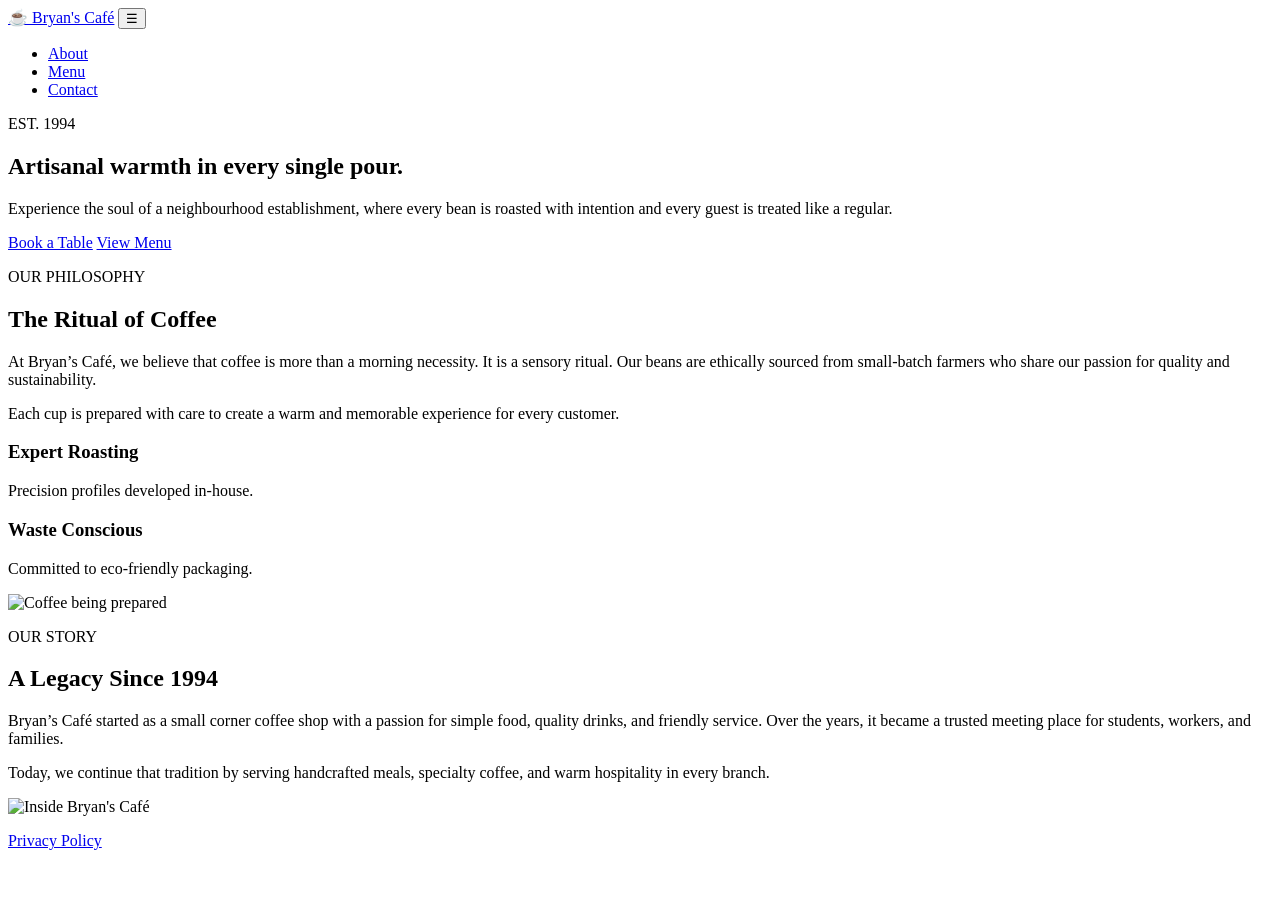
==== index.html @ 69beab4a "Add files via upload" ====
<!DOCTYPE html>
<html lang="en">
<head>
  <meta charset="UTF-8" />
  <meta name="viewport" content="width=device-width, initial-scale=1.0" />
  <title>About - Bryan's Café</title>
  <link rel="stylesheet" href="css/style.css" />
</head>
<body>
  <header class="site-header">
    <nav class="navbar">
      <a href="index.html" class="logo">☕ Bryan's Café</a>

      <button class="menu-toggle" id="menuToggle" aria-label="Open navigation">
        ☰
      </button>

      <ul class="nav-links" id="navLinks">
        <li><a href="index.html" class="active">About</a></li>
        <li><a href="menu.html">Menu</a></li>
        <li><a href="contact.html">Contact</a></li>
      </ul>
    </nav>
  </header>

  <main>
    <section class="hero hero-about">
      <div class="hero-overlay"></div>
      <div class="hero-content">
        <p class="small-label">EST. 1994</p>
        <h1>Artisanal warmth in every single pour.</h1>
        <p>
          Experience the soul of a neighbourhood establishment, where every bean
          is roasted with intention and every guest is treated like a regular.
        </p>
        <div class="hero-buttons">
          <a href="contact.html" class="btn btn-primary">Book a Table</a>
          <a href="menu.html" class="btn btn-secondary">View Menu</a>
        </div>
      </div>
    </section>

    <section class="content-section two-column section-light">
      <div class="text-block">
        <p class="section-tag">OUR PHILOSOPHY</p>
        <h2>The Ritual of Coffee</h2>
        <p>
          At Bryan’s Café, we believe that coffee is more than a morning
          necessity. It is a sensory ritual. Our beans are ethically sourced
          from small-batch farmers who share our passion for quality and
          sustainability.
        </p>
        <p>
          Each cup is prepared with care to create a warm and memorable
          experience for every customer.
        </p>

        <div class="feature-grid">
          <div class="feature-card">
            <h3>Expert Roasting</h3>
            <p>Precision profiles developed in-house.</p>
          </div>
          <div class="feature-card">
            <h3>Waste Conscious</h3>
            <p>Committed to eco-friendly packaging.</p>
          </div>
        </div>
      </div>

      <div class="image-block">
        <img src="images/about-coffee.jpg" alt="Coffee being prepared" />
      </div>
    </section>

    <section class="content-section two-column reverse section-cream">
      <div class="text-block">
        <p class="section-tag">OUR STORY</p>
        <h2>A Legacy Since 1994</h2>
        <p>
          Bryan’s Café started as a small corner coffee shop with a passion for
          simple food, quality drinks, and friendly service. Over the years, it
          became a trusted meeting place for students, workers, and families.
        </p>
        <p>
          Today, we continue that tradition by serving handcrafted meals,
          specialty coffee, and warm hospitality in every branch.
        </p>
      </div>

      <div class="image-block">
        <img src="images/history-cafe.jpg" alt="Inside Bryan's Café" />
      </div>
    </section>
  </main>

  <footer class="site-footer">
    <p id="footerYear"></p>
    <div class="footer-links">
  <a href="privacy.html" target="_blank">Privacy Policy</a>
</div>
  </footer>

  <script src="js/main.js"></script>
</body>
</html>
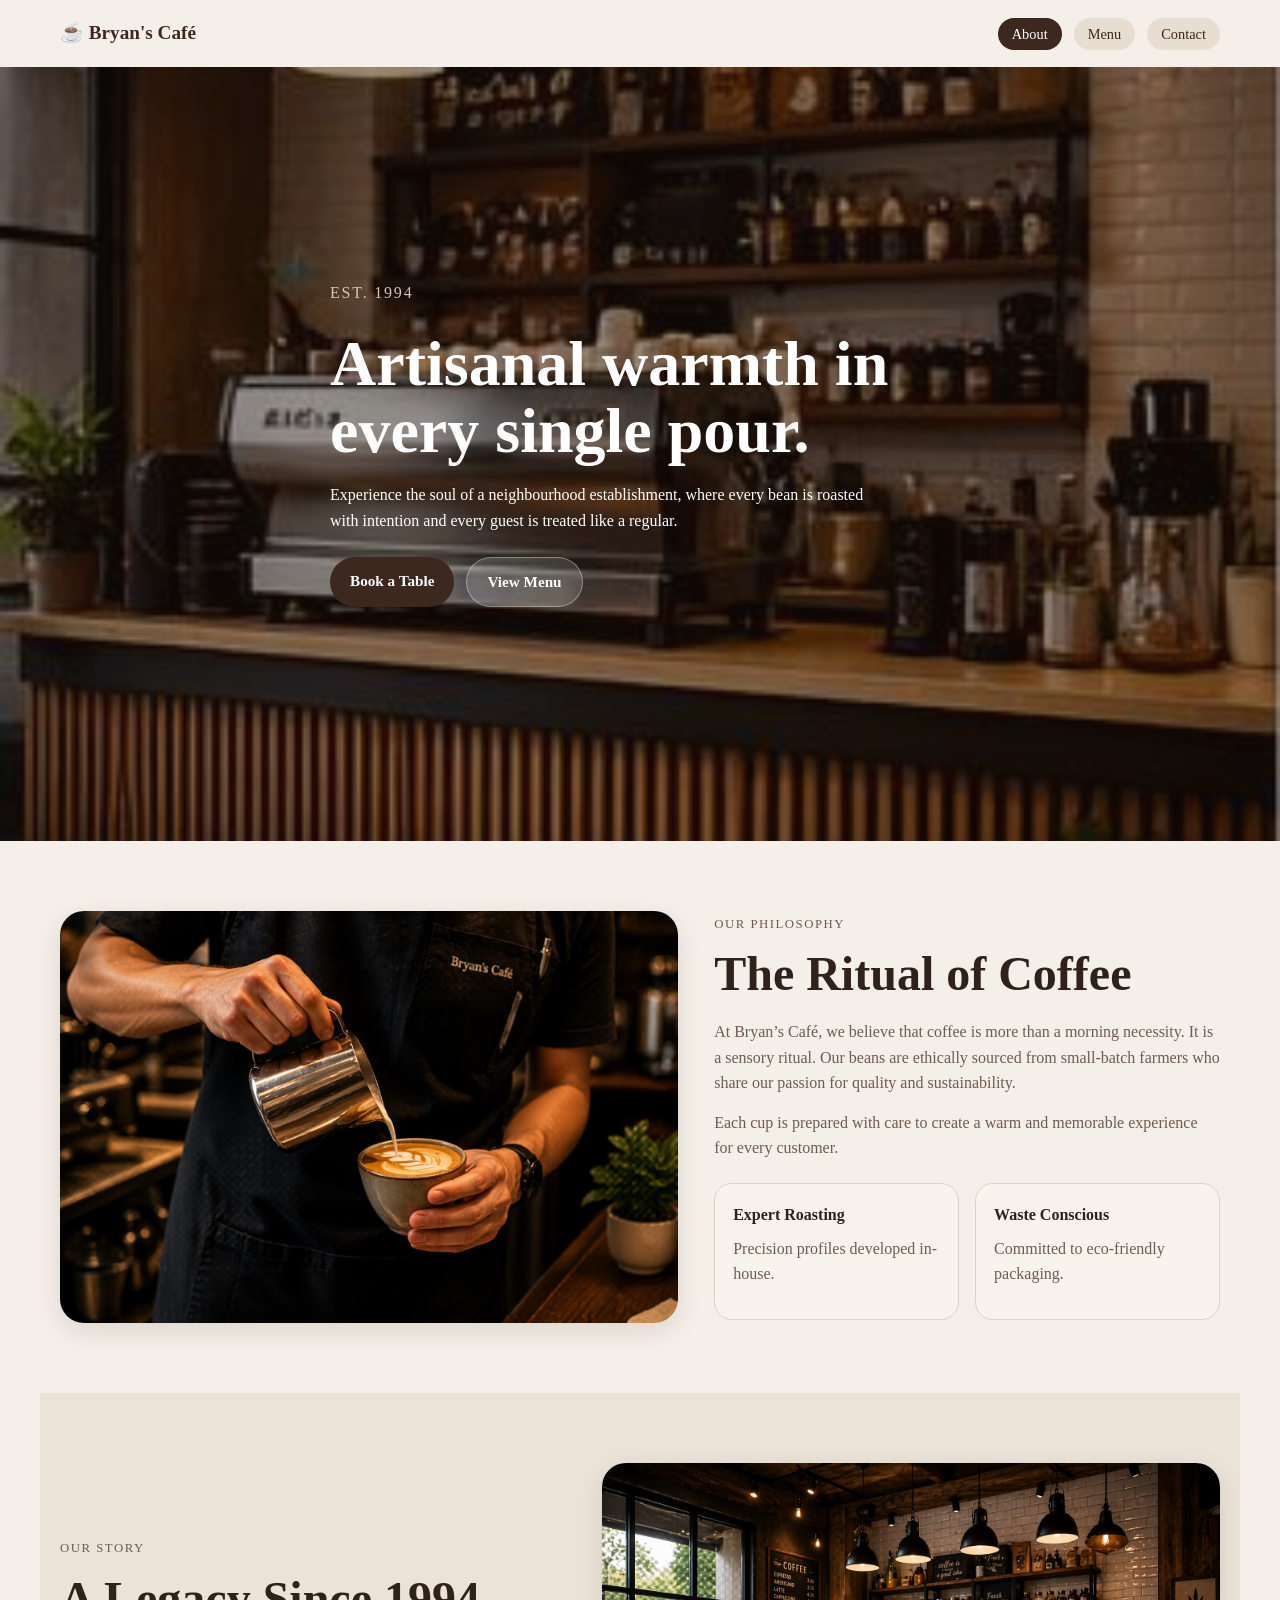
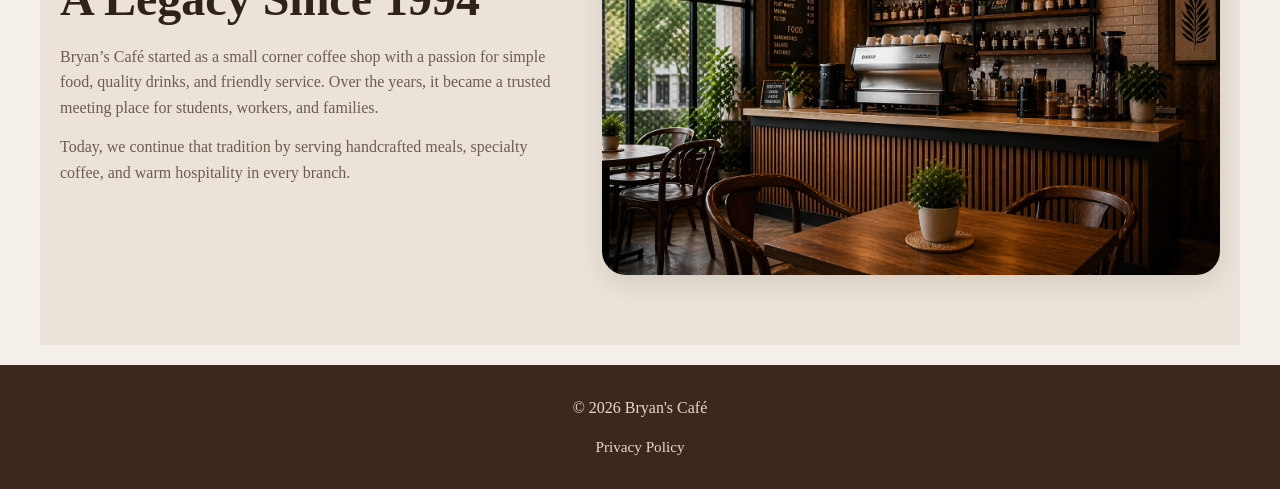
==== commit 9636b8f2: "Primeiro commit" ====
--- a/index.html
+++ b/index.html
@@ -41,6 +41,10 @@
     </section>
 
     <section class="content-section two-column section-light">
+      <div class="image-block">
+        <img src="images/about-coffee.jpg" alt="Coffee being prepared" />
+      </div>
+
       <div class="text-block">
         <p class="section-tag">OUR PHILOSOPHY</p>
         <h2>The Ritual of Coffee</h2>
@@ -65,10 +69,6 @@
             <p>Committed to eco-friendly packaging.</p>
           </div>
         </div>
-      </div>
-
-      <div class="image-block">
-        <img src="images/about-coffee.jpg" alt="Coffee being prepared" />
       </div>
     </section>
 
@@ -96,8 +96,8 @@
   <footer class="site-footer">
     <p id="footerYear"></p>
     <div class="footer-links">
-  <a href="privacy.html" target="_blank">Privacy Policy</a>
-</div>
+      <a href="privacy.html" target="_blank">Privacy Policy</a>
+    </div>
   </footer>
 
   <script src="js/main.js"></script>
--- a/css/style.css
+++ b/css/style.css
@@ -0,0 +1,627 @@
+* {
+  margin: 0;
+  padding: 0;
+  box-sizing: border-box;
+}
+
+:root {
+  --bg: #f4efe8;
+  --bg-soft: #ebe3d8;
+  --bg-card: #f8f3ed;
+  --brown-dark: #3d281f;
+  --brown: #5a3a2d;
+  --brown-light: #8c6a58;
+  --green-soft: #b9d7b0;
+  --text: #2f221b;
+  --text-soft: #6e5c51;
+  --white: #ffffff;
+  --border: #dfd2c5;
+  --shadow: 0 8px 24px rgba(61, 40, 31, 0.12);
+}
+
+body {
+  font-family: Georgia, "Times New Roman", serif;
+  background: var(--bg);
+  color: var(--text);
+  line-height: 1.6;
+}
+
+img {
+  max-width: 100%;
+  display: block;
+}
+
+a {
+  text-decoration: none;
+}
+
+.site-header {
+  background: transparent;
+  position: sticky;
+  top: 0;
+  z-index: 100;
+}
+
+.navbar {
+  max-width: 1200px;
+  margin: 0 auto;
+  padding: 18px 20px;
+  display: flex;
+  align-items: center;
+  justify-content: space-between;
+  position: relative;
+}
+
+.logo {
+  color: var(--brown-dark);
+  font-size: 1.2rem;
+  font-weight: bold;
+}
+
+.menu-toggle {
+  background: var(--brown-dark);
+  color: var(--white);
+  border: none;
+  border-radius: 10px;
+  padding: 10px 14px;
+  cursor: pointer;
+  display: none;
+}
+
+.nav-links {
+  list-style: none;
+  display: flex;
+  gap: 12px;
+}
+
+.nav-links a {
+  color: var(--brown-dark);
+  background: #e8ddd1;
+  padding: 8px 14px;
+  border-radius: 999px;
+  font-size: 0.9rem;
+  transition: 0.3s;
+}
+
+.nav-links a:hover,
+.nav-links a.active {
+  background: var(--brown-dark);
+  color: var(--white);
+}
+
+.hero {
+  min-height: 86vh;
+  position: relative;
+  display: flex;
+  align-items: center;
+}
+
+.hero-about {
+  background: url("../images/hero-about.jpg") center/cover no-repeat;
+}
+
+.hero-overlay {
+  position: absolute;
+  inset: 0;
+  background: rgba(25, 15, 10, 0.45);
+}
+
+.hero-content {
+  position: relative;
+  z-index: 2;
+  max-width: 1200px;
+  padding: 40px 20px 60px;
+  margin: 0 auto;
+  color: var(--white);
+}
+
+.small-label {
+  font-size: 0.82rem;
+  letter-spacing: 1.8px;
+  text-transform: uppercase;
+  color: #d7c7b7;
+  margin-bottom: 14px;
+}
+
+.hero-content h1 {
+  font-size: clamp(2.2rem, 5vw, 4.6rem);
+  max-width: 620px;
+  line-height: 1.05;
+  margin-bottom: 18px;
+}
+
+.hero-content p {
+  max-width: 560px;
+  font-size: 1rem;
+  margin-bottom: 24px;
+}
+
+.hero-buttons {
+  display: flex;
+  gap: 12px;
+  flex-wrap: wrap;
+}
+
+.btn {
+  display: inline-block;
+  border-radius: 999px;
+  padding: 12px 20px;
+  font-size: 0.95rem;
+  font-weight: bold;
+  transition: 0.3s;
+  border: none;
+  cursor: pointer;
+}
+
+.btn-primary {
+  background: var(--brown-dark);
+  color: var(--white);
+}
+
+.btn-primary:hover {
+  background: #261913;
+}
+
+.btn-secondary {
+  background: rgba(255, 255, 255, 0.15);
+  color: var(--white);
+  border: 1px solid rgba(255, 255, 255, 0.35);
+}
+
+.btn-secondary:hover {
+  background: rgba(255, 255, 255, 0.24);
+}
+
+.content-section {
+  max-width: 1200px;
+  margin: 0 auto;
+  padding: 70px 20px;
+}
+
+.two-column {
+  display: grid;
+  grid-template-columns: 1.1fr 0.9fr;
+  gap: 36px;
+  align-items: center;
+}
+
+.reverse {
+  grid-template-columns: 0.9fr 1.1fr;
+}
+
+.section-light {
+  background: var(--bg);
+}
+
+.section-cream {
+  background: var(--bg-soft);
+}
+
+.section-tag {
+  color: var(--brown-light);
+  text-transform: uppercase;
+  letter-spacing: 1.5px;
+  font-size: 0.8rem;
+  margin-bottom: 10px;
+}
+
+.text-block h2 {
+  font-size: clamp(2rem, 4vw, 3rem);
+  line-height: 1.1;
+  margin-bottom: 18px;
+}
+
+.text-block p {
+  margin-bottom: 14px;
+  color: var(--text-soft);
+}
+
+.image-block img {
+  border-radius: 24px;
+  box-shadow: var(--shadow);
+  min-height: 360px;
+  object-fit: cover;
+}
+
+.feature-grid {
+  display: grid;
+  grid-template-columns: repeat(2, minmax(0, 1fr));
+  gap: 16px;
+  margin-top: 22px;
+}
+
+.feature-card {
+  background: var(--bg-card);
+  padding: 18px;
+  border-radius: 18px;
+  border: 1px solid var(--border);
+}
+
+.feature-card h3 {
+  margin-bottom: 8px;
+  font-size: 1rem;
+}
+
+.page-hero {
+  max-width: 1200px;
+  margin: 0 auto;
+  padding: 40px 20px 20px;
+}
+
+.simple-hero .page-hero-content {
+  background: #e9e0d4;
+  border-radius: 30px;
+  padding: 48px 24px;
+  text-align: center;
+}
+
+.page-hero h1 {
+  font-size: clamp(2rem, 4vw, 3.6rem);
+  margin-bottom: 14px;
+}
+
+.page-hero p {
+  color: var(--text-soft);
+  max-width: 700px;
+  margin: 0 auto;
+}
+
+.menu-section {
+  max-width: 1200px;
+  margin: 0 auto;
+  padding: 22px 20px 50px;
+}
+
+.alt-section {
+  background: #efe7dc;
+  border-radius: 28px;
+}
+
+.section-heading {
+  text-align: center;
+  margin-bottom: 24px;
+}
+
+.section-heading h2 {
+  font-size: 2rem;
+  margin-bottom: 8px;
+}
+
+.section-heading p {
+  color: var(--text-soft);
+}
+
+.menu-grid {
+  display: grid;
+  grid-template-columns: repeat(2, minmax(0, 1fr));
+  gap: 24px;
+}
+
+.menu-card {
+  background: var(--bg-card);
+  border: 1px solid var(--border);
+  border-radius: 24px;
+  overflow: hidden;
+  box-shadow: var(--shadow);
+}
+
+.menu-card img {
+  width: 100%;
+  height: 260px;
+  object-fit: cover;
+}
+
+.menu-card-content {
+  padding: 18px;
+}
+
+.menu-card h3 {
+  font-size: 1.4rem;
+  margin-bottom: 8px;
+}
+
+.menu-card p {
+  color: var(--text-soft);
+  margin-bottom: 14px;
+}
+
+.menu-meta {
+  display: flex;
+  justify-content: space-between;
+  align-items: center;
+  gap: 10px;
+  flex-wrap: wrap;
+}
+
+.price {
+  font-weight: bold;
+  color: var(--brown-dark);
+}
+
+.category-badge {
+  background: var(--green-soft);
+  color: #25411d;
+  padding: 6px 12px;
+  border-radius: 999px;
+  font-size: 0.76rem;
+  text-transform: uppercase;
+}
+
+.contact-hero {
+  max-width: 1200px;
+  margin: 0 auto;
+  padding: 30px 20px 50px;
+}
+
+.contact-grid {
+  display: grid;
+  grid-template-columns: 0.95fr 1.05fr;
+  gap: 24px;
+  align-items: start;
+}
+
+.contact-intro,
+.contact-form-card,
+.branch-card,
+.privacy-wrapper,
+.privacy-contact-box {
+  background: var(--bg-card);
+  border: 1px solid var(--border);
+  border-radius: 24px;
+  box-shadow: var(--shadow);
+}
+
+.contact-intro {
+  padding: 28px;
+  min-height: 100%;
+}
+
+.contact-intro h1 {
+  font-size: clamp(2rem, 4vw, 3.3rem);
+  line-height: 1.1;
+  margin-bottom: 14px;
+}
+
+.contact-intro p {
+  color: var(--text-soft);
+}
+
+.contact-form-card {
+  padding: 28px;
+}
+
+.contact-form-card h2 {
+  margin-bottom: 18px;
+  font-size: 1.6rem;
+}
+
+label {
+  display: block;
+  margin-bottom: 6px;
+  font-weight: bold;
+  font-size: 0.95rem;
+}
+
+input,
+textarea {
+  width: 100%;
+  padding: 12px 14px;
+  border: 1px solid #d7c9bc;
+  border-radius: 14px;
+  margin-bottom: 14px;
+  background: #fffdfa;
+  font-size: 0.96rem;
+}
+
+textarea {
+  resize: vertical;
+}
+
+.full-width {
+  width: 100%;
+}
+
+.form-note {
+  margin-top: 12px;
+  font-size: 0.9rem;
+  color: var(--text-soft);
+}
+
+.branches-section {
+  max-width: 1200px;
+  margin: 0 auto;
+  padding: 0 20px 60px;
+}
+
+.branches-grid {
+  display: grid;
+  grid-template-columns: repeat(3, minmax(0, 1fr));
+  gap: 22px;
+}
+
+.branch-card {
+  padding: 22px;
+}
+
+.branch-card h3 {
+  margin-bottom: 10px;
+  font-size: 1.3rem;
+}
+
+.branch-card p {
+  color: var(--text-soft);
+  margin-bottom: 8px;
+}
+
+.map-link {
+  display: inline-block;
+  margin-top: 10px;
+  color: var(--brown);
+  font-weight: bold;
+}
+
+.site-footer {
+  background: var(--brown-dark);
+  color: #e8d9ca;
+  text-align: center;
+  padding: 30px 20px;
+  margin-top: 20px;
+}
+
+.site-footer p {
+  margin-bottom: 14px;
+}
+
+.footer-links {
+  display: flex;
+  justify-content: center;
+  gap: 18px;
+  flex-wrap: wrap;
+}
+
+.footer-links a {
+  color: #e8d9ca;
+  font-size: 0.95rem;
+}
+
+.privacy-page {
+  padding: 40px 20px;
+}
+
+.privacy-wrapper {
+  max-width: 820px;
+  margin: 0 auto;
+  padding: 32px;
+}
+
+.privacy-wrapper h1 {
+  font-size: clamp(2.2rem, 4vw, 3.4rem);
+  margin-bottom: 20px;
+}
+
+.privacy-wrapper h2 {
+  margin: 28px 0 10px;
+  font-size: 1.5rem;
+}
+
+.privacy-wrapper p {
+  color: var(--text-soft);
+}
+
+.privacy-contact-box {
+  margin-top: 28px;
+  padding: 24px;
+  background: #4f3529;
+  color: var(--white);
+}
+
+.privacy-contact-box p,
+.privacy-contact-box h3 {
+  color: var(--white);
+}
+
+.privacy-contact-box .btn {
+  margin-top: 12px;
+}
+
+@media (max-width: 900px) {
+  .two-column,
+  .reverse,
+  .contact-grid,
+  .branches-grid,
+  .menu-grid {
+    grid-template-columns: 1fr;
+  }
+
+  .image-block img {
+    min-height: auto;
+  }
+
+  .menu-toggle {
+    display: inline-block;
+  }
+
+  .nav-links {
+    display: none;
+    position: absolute;
+    top: 72px;
+    right: 20px;
+    background: var(--bg-card);
+    border: 1px solid var(--border);
+    border-radius: 18px;
+    box-shadow: var(--shadow);
+    padding: 14px;
+    flex-direction: column;
+    min-width: 180px;
+  }
+
+  .nav-links.show {
+    display: flex;
+  }
+}
+
+@media (max-width: 600px) {
+  .hero-content h1 {
+    font-size: 2.6rem;
+  }
+
+  .simple-hero .page-hero-content,
+  .contact-intro,
+  .contact-form-card,
+  .privacy-wrapper {
+    padding: 22px;
+  }
+
+  .feature-grid {
+    grid-template-columns: 1fr;
+  }
+}
+/* efeito inicial do logo */
+.logo {
+  transition: all 0.3s ease;
+}
+
+/* quando rolar a página */
+.logo.scrolled {
+  text-shadow: 0 2px 8px rgba(0, 0, 0, 0.6);
+  color: white;
+}
+
+/* opcional: dar fundo leve no navbar ao rolar */
+.site-header.scrolled {
+  background: rgba(61, 40, 31, 0.85);
+  backdrop-filter: blur(6px);
+}
+.menu-table-section {
+  max-width: 1000px;
+  margin: 50px auto;
+  padding: 20px;
+}
+
+.table-title {
+  margin-top: 30px;
+  margin-bottom: 10px;
+  color: #3e2c23;
+}
+
+.menu-table {
+  width: 100%;
+  border-collapse: collapse;
+  margin-bottom: 20px;
+}
+
+.menu-table th {
+  background: #6f4e37;
+  color: white;
+  padding: 10px;
+}
+
+.menu-table td {
+  border: 1px solid #ccc;
+  padding: 10px;
+  background: #f5f1ea;
+}
+
+.menu-table tr:nth-child(even) td {
+  background: #eae3da;
+}
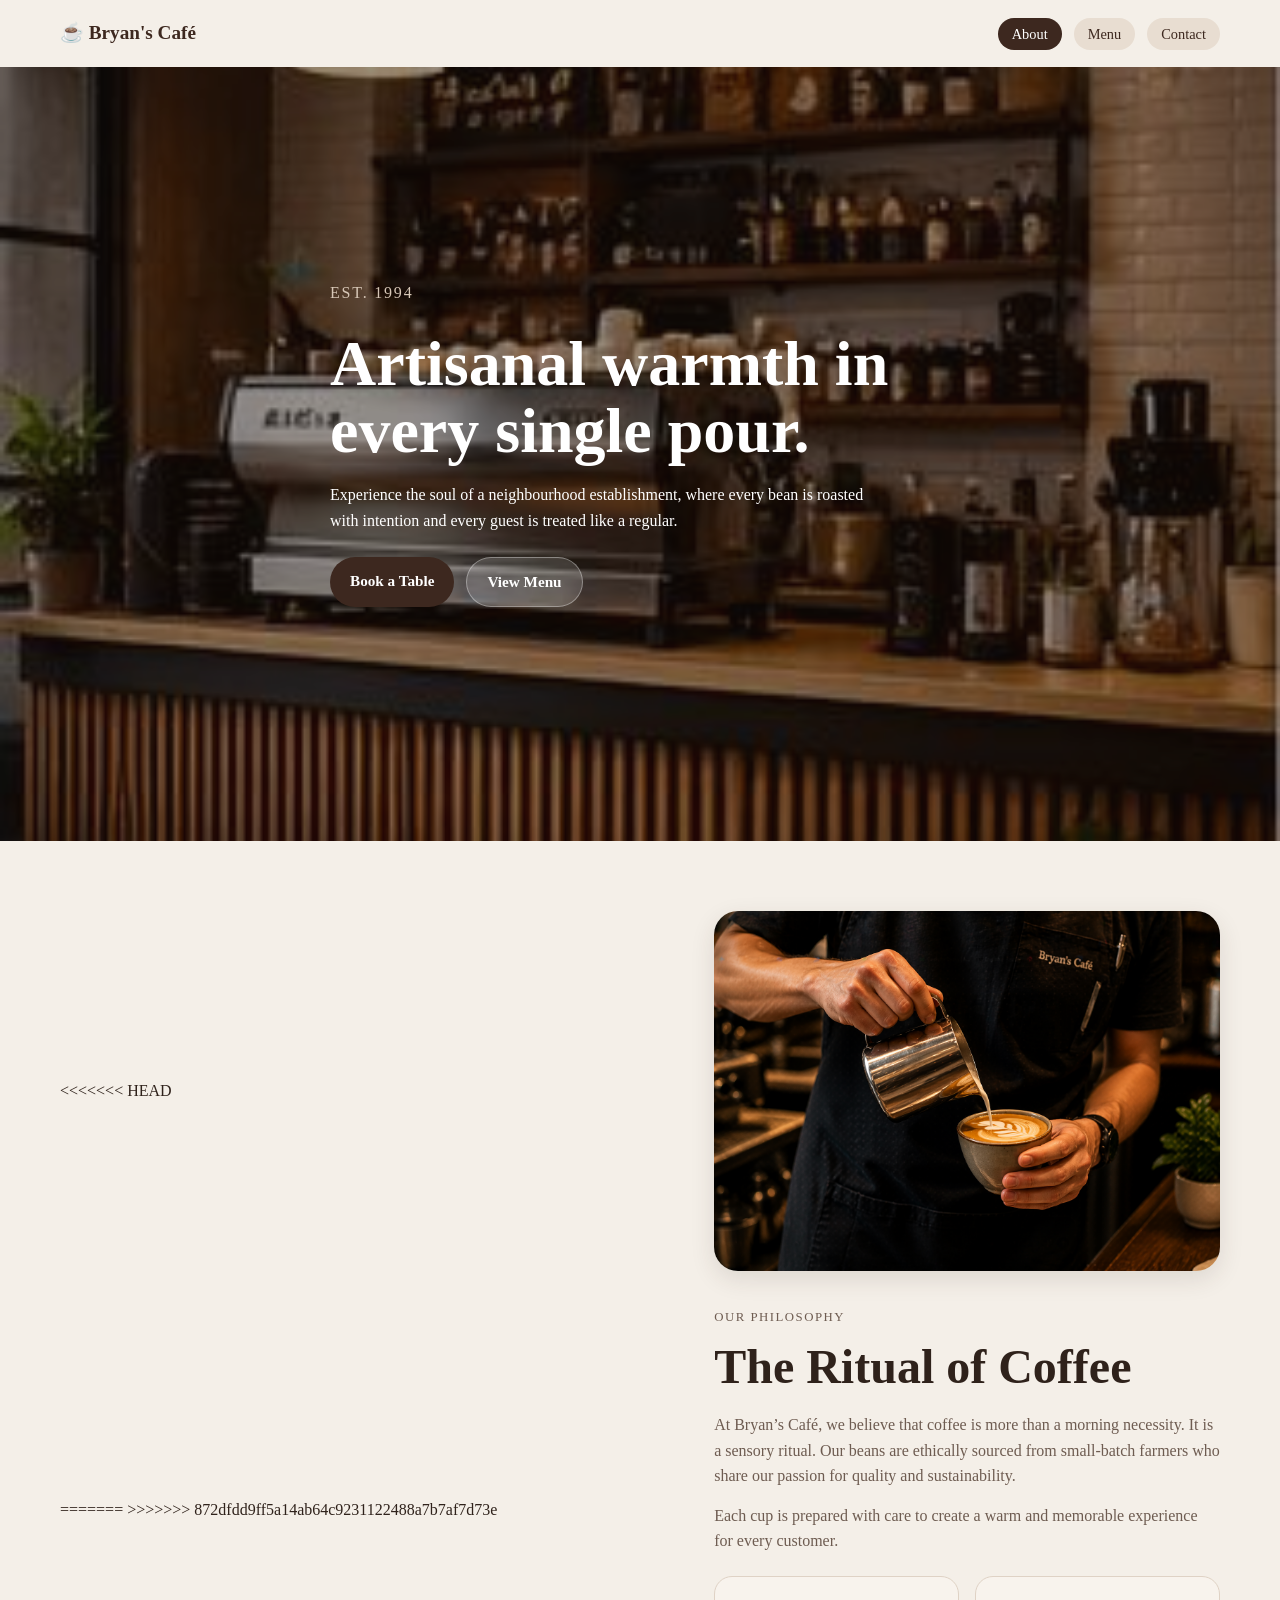
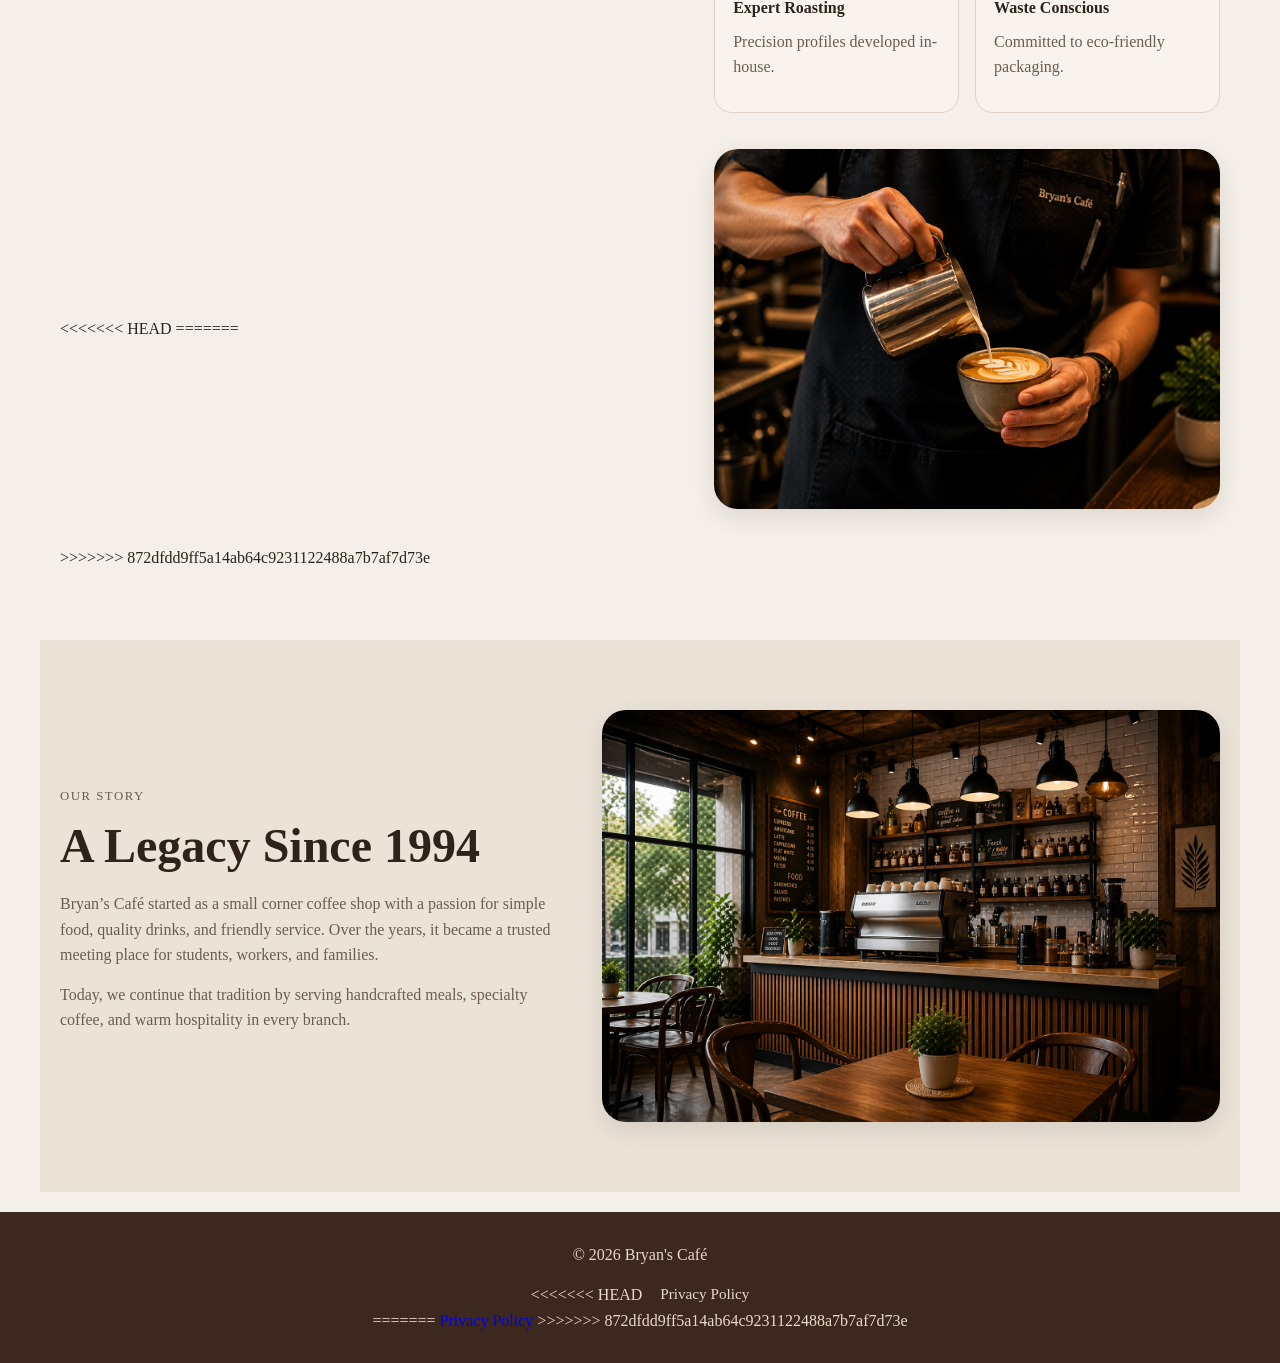
==== commit 619461fe: "Resolve merge conflict" ====
--- a/index.html
+++ b/index.html
@@ -41,10 +41,13 @@
     </section>
 
     <section class="content-section two-column section-light">
+<<<<<<< HEAD
       <div class="image-block">
         <img src="images/about-coffee.jpg" alt="Coffee being prepared" />
       </div>
 
+=======
+>>>>>>> 872dfdd9ff5a14ab64c9231122488a7b7af7d73e
       <div class="text-block">
         <p class="section-tag">OUR PHILOSOPHY</p>
         <h2>The Ritual of Coffee</h2>
@@ -70,6 +73,13 @@
           </div>
         </div>
       </div>
+<<<<<<< HEAD
+=======
+
+      <div class="image-block">
+        <img src="images/about-coffee.jpg" alt="Coffee being prepared" />
+      </div>
+>>>>>>> 872dfdd9ff5a14ab64c9231122488a7b7af7d73e
     </section>
 
     <section class="content-section two-column reverse section-cream">
@@ -96,8 +106,13 @@
   <footer class="site-footer">
     <p id="footerYear"></p>
     <div class="footer-links">
+<<<<<<< HEAD
       <a href="privacy.html" target="_blank">Privacy Policy</a>
     </div>
+=======
+  <a href="privacy.html" target="_blank">Privacy Policy</a>
+</div>
+>>>>>>> 872dfdd9ff5a14ab64c9231122488a7b7af7d73e
   </footer>
 
   <script src="js/main.js"></script>
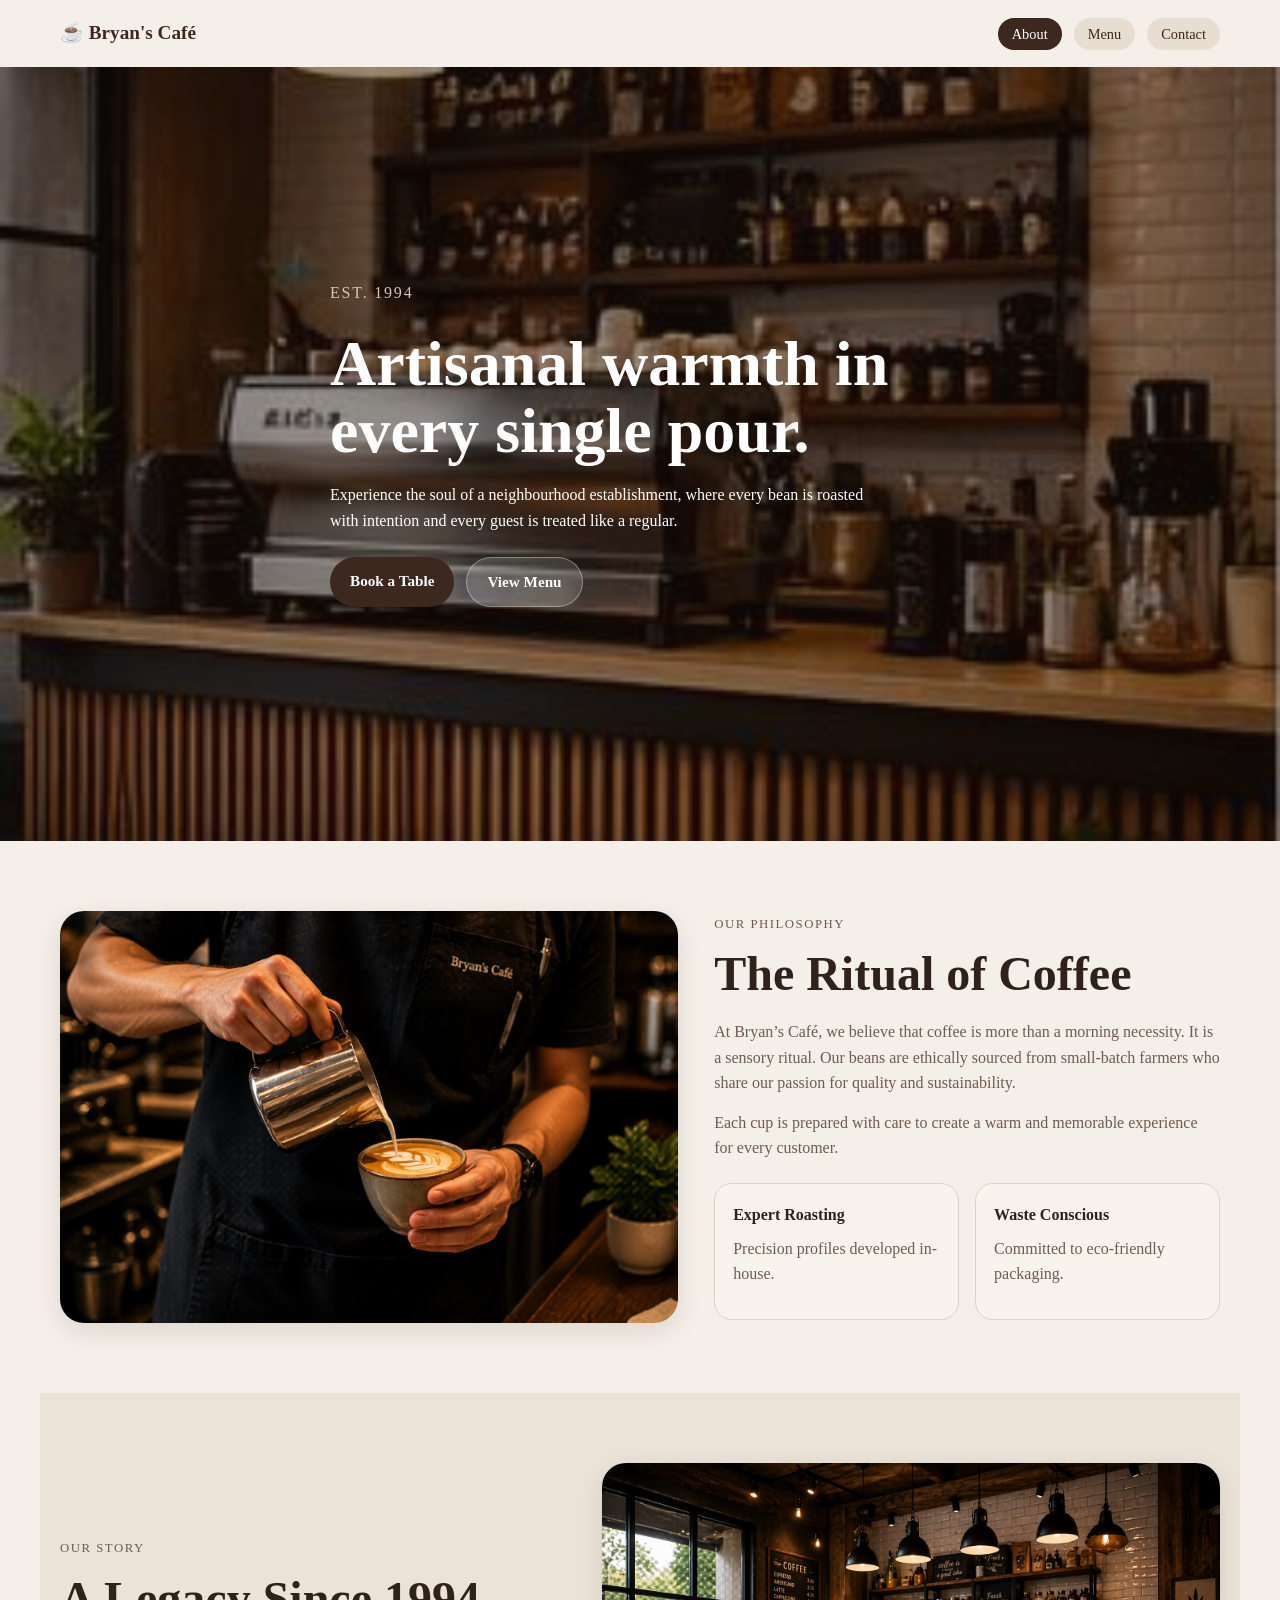
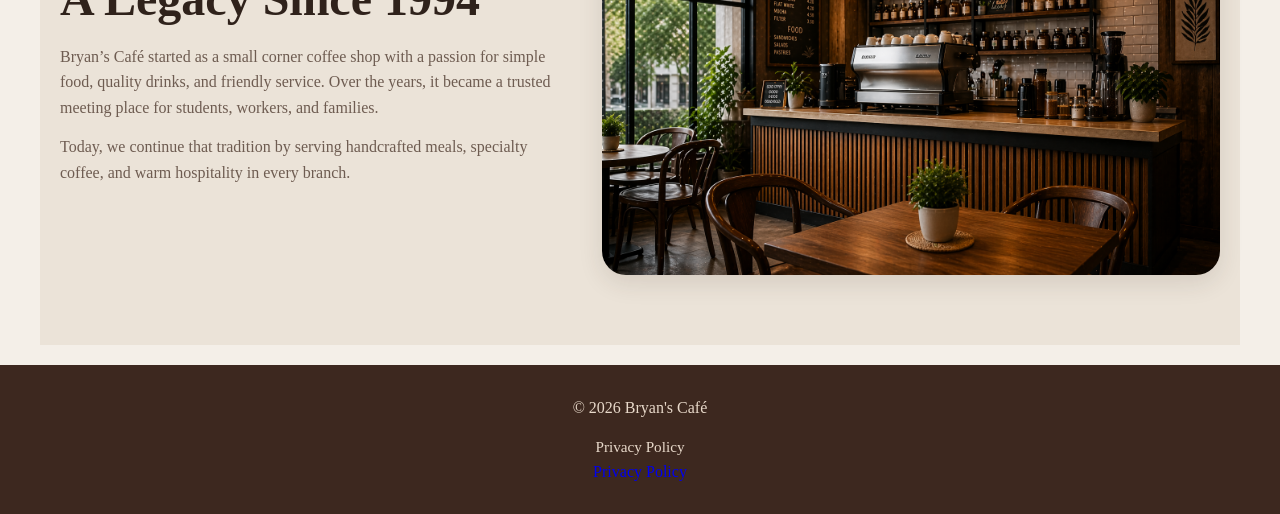
==== commit 75d64d48: "about page change" ====
--- a/index.html
+++ b/index.html
@@ -41,13 +41,10 @@
     </section>
 
     <section class="content-section two-column section-light">
-<<<<<<< HEAD
       <div class="image-block">
         <img src="images/about-coffee.jpg" alt="Coffee being prepared" />
       </div>
 
-=======
->>>>>>> 872dfdd9ff5a14ab64c9231122488a7b7af7d73e
       <div class="text-block">
         <p class="section-tag">OUR PHILOSOPHY</p>
         <h2>The Ritual of Coffee</h2>
@@ -73,13 +70,8 @@
           </div>
         </div>
       </div>
-<<<<<<< HEAD
-=======
 
-      <div class="image-block">
-        <img src="images/about-coffee.jpg" alt="Coffee being prepared" />
-      </div>
->>>>>>> 872dfdd9ff5a14ab64c9231122488a7b7af7d73e
+    
     </section>
 
     <section class="content-section two-column reverse section-cream">
@@ -106,13 +98,10 @@
   <footer class="site-footer">
     <p id="footerYear"></p>
     <div class="footer-links">
-<<<<<<< HEAD
       <a href="privacy.html" target="_blank">Privacy Policy</a>
     </div>
-=======
   <a href="privacy.html" target="_blank">Privacy Policy</a>
 </div>
->>>>>>> 872dfdd9ff5a14ab64c9231122488a7b7af7d73e
   </footer>
 
   <script src="js/main.js"></script>
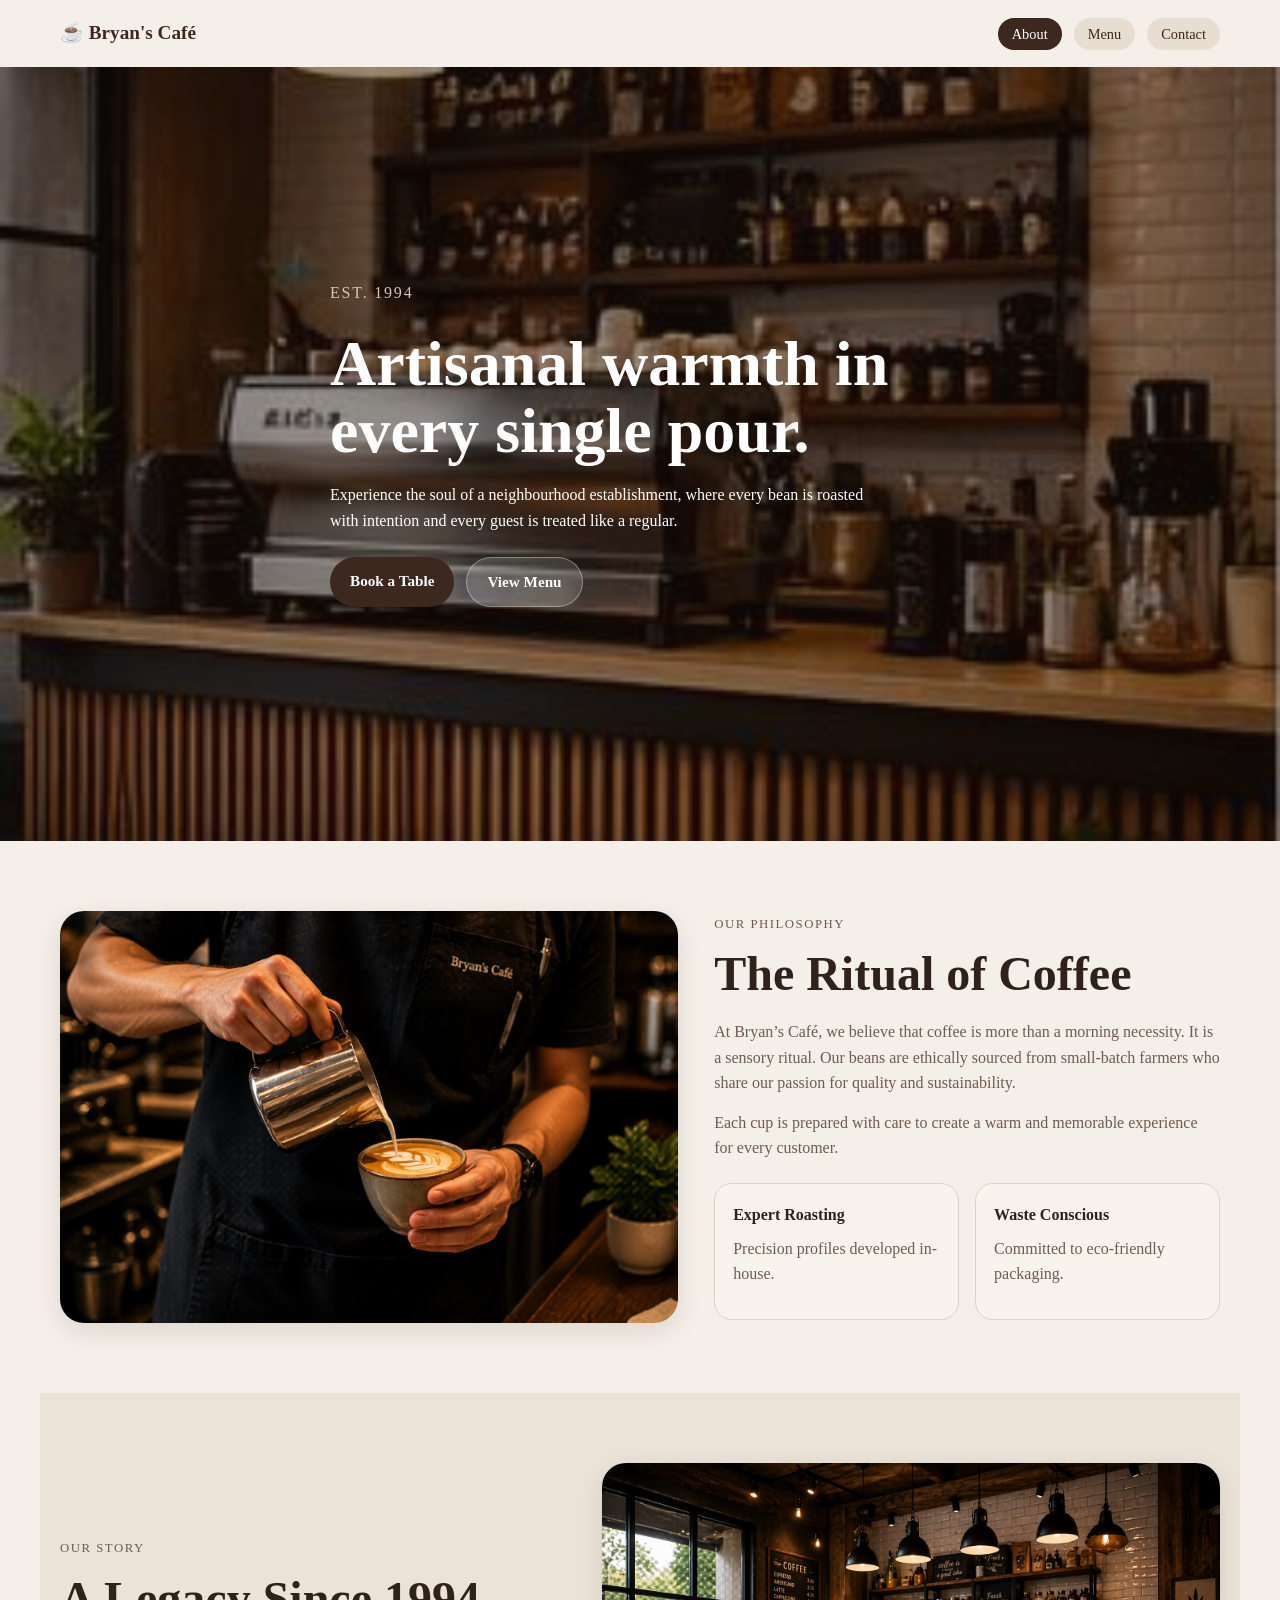
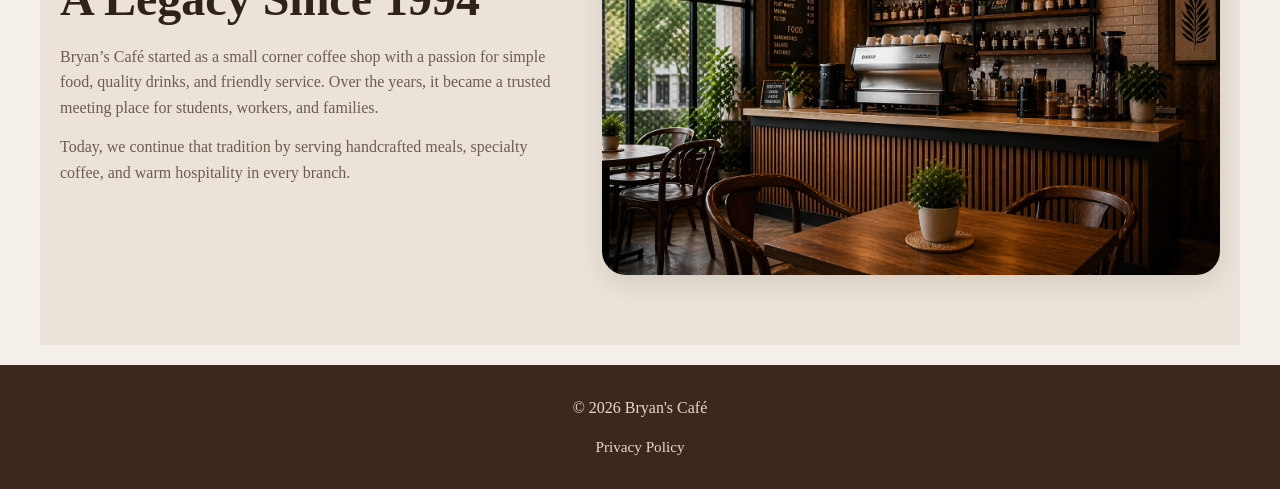
==== commit 46df98a4: "Resolve merge conflict" ====
--- a/index.html
+++ b/index.html
@@ -70,8 +70,6 @@
           </div>
         </div>
       </div>
-
-    
     </section>
 
     <section class="content-section two-column reverse section-cream">
@@ -99,9 +97,6 @@
     <p id="footerYear"></p>
     <div class="footer-links">
       <a href="privacy.html" target="_blank">Privacy Policy</a>
-    </div>
-  <a href="privacy.html" target="_blank">Privacy Policy</a>
-</div>
   </footer>
 
   <script src="js/main.js"></script>
